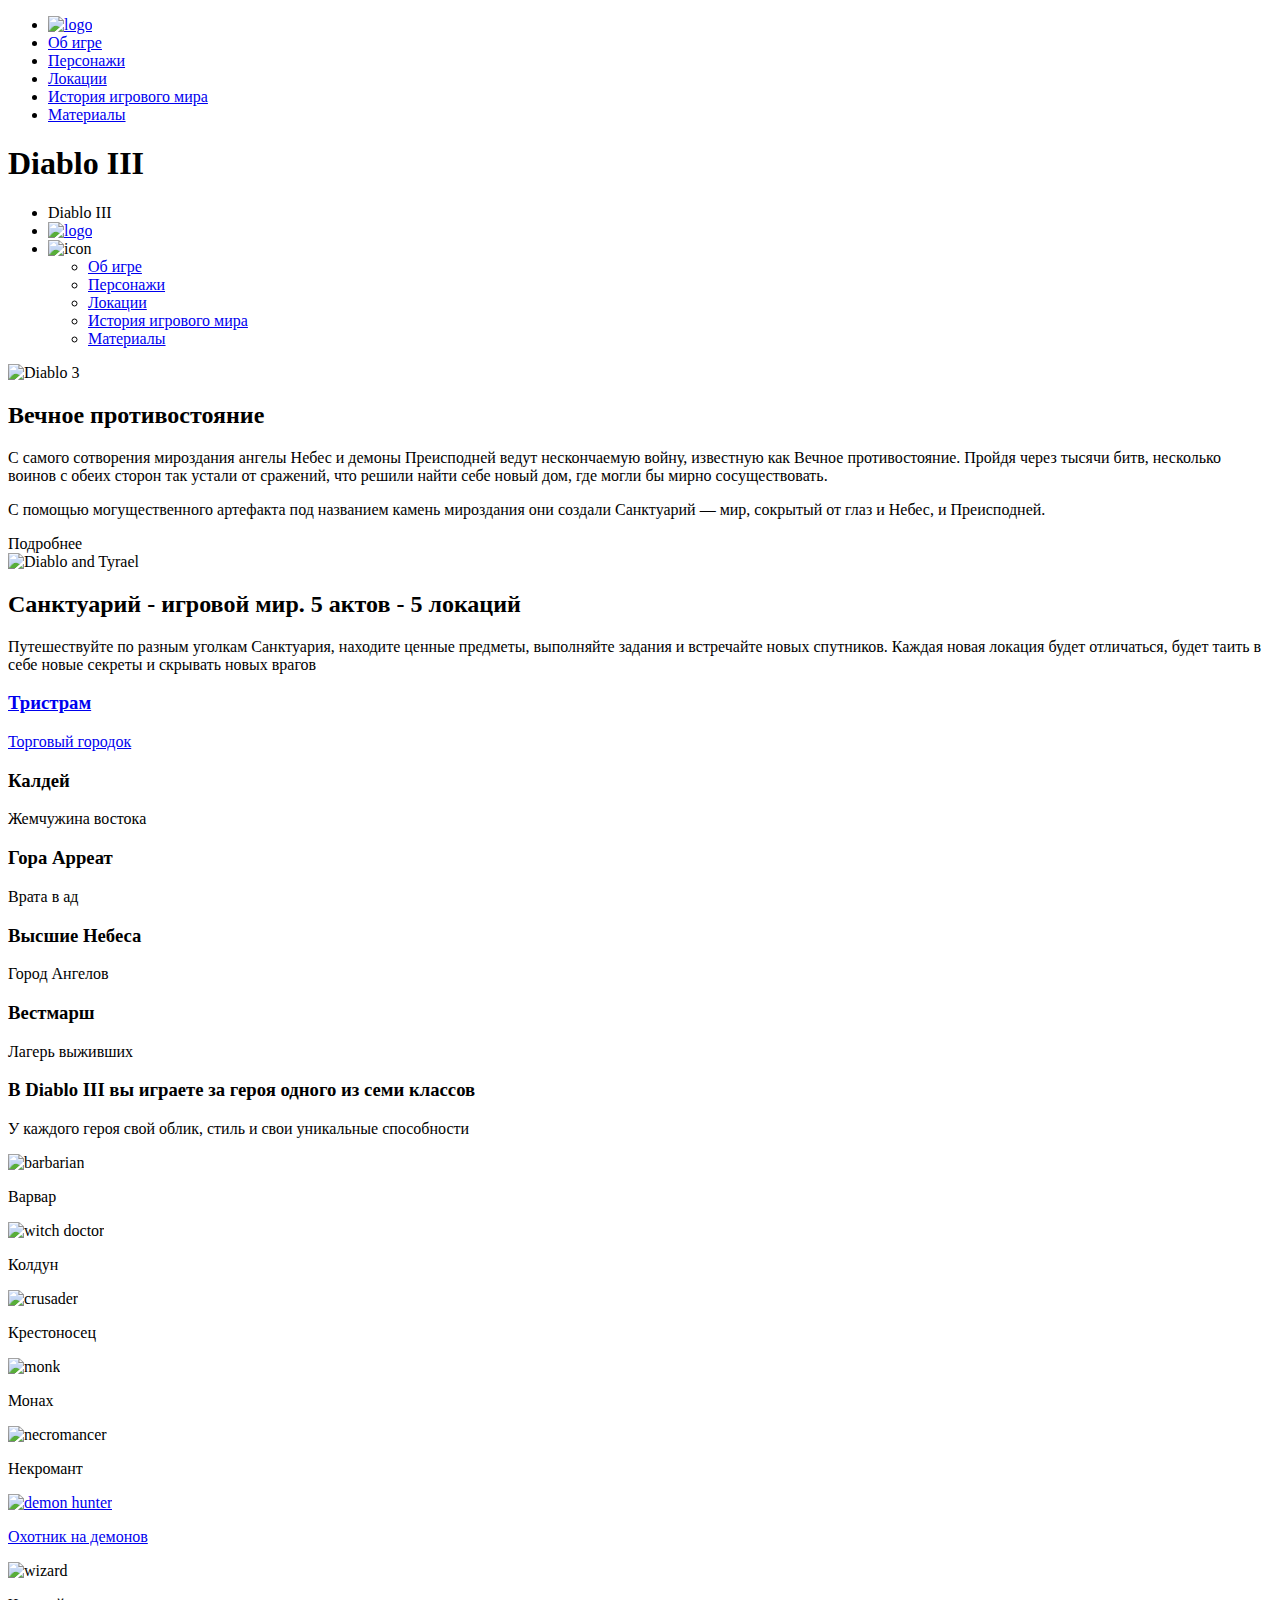
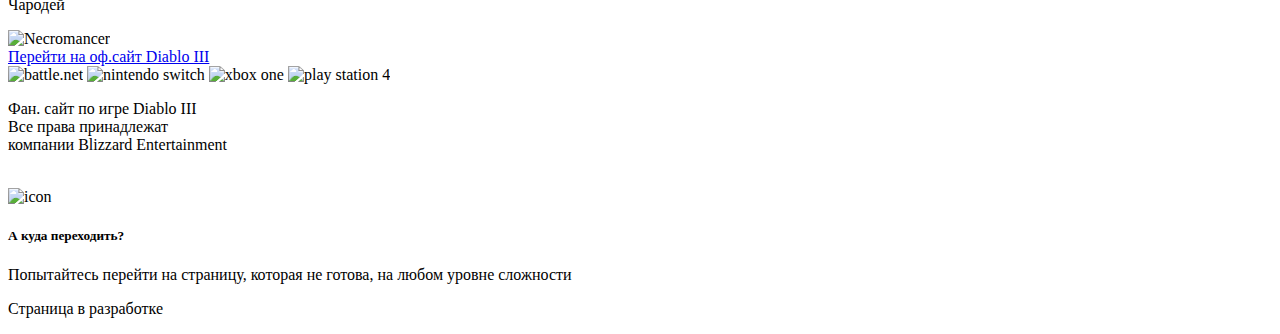
==== index.html @ d880ed11 "Add files via upload" ====
<!DOCTYPE HTML>
<html lang="ru">
	<head>
		<meta charset="utf-8">
		<meta name="viewport" content="width=device-width, initial-scale=1">
		<title>Diablo III</title>
		<link rel="stylesheet" type="text/css" href="Css/style.css">
		<link rel="stylesheet" type="text/css" href="../Coursework/Css/main.css">
		<link rel="stylesheet" type="text/css" href="Css/media-to-800.css">
		<link rel="stylesheet" type="text/css" href="Css/media-to-500.css">
		<link rel="stylesheet" type="text/css" href="Css/media-from-2000.css">
		<link rel="shortcut icon" href="img/logo.png" type="image/x-icon">
	</head>
	<body id="body">
		<header>
			<div class="menu">
				<ul class="menu__list">
					<li>
						<a href="index.html"><img class="menu__logo" src="img/logo.png" alt="logo"></a>
					</li>
					<li><a href="about-the-game.html">Об игре</a></li>
					<li><a href="error-404.html">Персонажи</a></li>
					<li><a href="error-404.html">Локации</a></li>
					<li><a href="error-404.html">История игрового мира</a></li>
					<li><a href="error-404.html">Материалы</a></li>
				</ul>
				<h1>Diablo III</h1>
			</div>
			<div class="menu-for-mobile">
				<ul class="menu-for-mobile__list">
					<li class="not-h1">
						Diablo III 
					</li>
					<li>
						<a href="index.html"><img class="menu-for-mobile__logo" src="img/logo.png" alt="logo"></a>
					</li>
					<li>
						<img onclick="myFunction()" class="dropbtn menu-for-mobile__icon-menu" src="img/menu-icon-mobile.svg" alt="icon">
						<div class="menu-dropdown-block">
							<ul id="myDropdown" class="dropdown-content">
								<li><a href="about-the-game.html">Об игре</a></li>
								<li><a href="error-404.html">Персонажи</a></li>
								<li><a href="error-404.html">Локации</a></li>
								<li><a href="error-404.html">История игрового мира</a></li>
								<li><a href="error-404.html">Материалы</a></li>
							</ul>
						</div>
					</li>
				</ul>
			</div>
			<div class="block-under-menu"></div>
			<div class="background-header">
				<div class="background-header__box-logo">
					<img src="img/main/diablo-lll-logo.png" alt="Diablo 3">
				</div>
				<div class="background-header__diablo"></div>
			</div>
		</header>
		<section class="section-story">
			<div class="section-story__info">
				<h2>Вечное противостояние</h2>
				<p>С самого сотворения мироздания ангелы Небес и демоны Преисподней ведут нескончаемую войну, известную как Вечное противостояние. Пройдя через тысячи битв, несколько воинов с обеих сторон так устали от сражений, что решили найти себе новый дом, где могли бы мирно сосуществовать.</p>
				<p>С помощью могущественного артефакта под названием камень мироздания они создали Санктуарий — мир, сокрытый от глаз и Небес, и Преисподней.</p>
				<div class="section-story__btn" onclick="NotReadyFunction()">
					<span>Подробнее</span>
				</div>
			</div>
			<img class="section-story__img" src="img/main/angel-and-demon.png" alt="Diablo and Tyrael">
		</section>
		<section class="section-location">
			<h2>Санктуарий - игровой мир. 5 актов - 5 локаций</h2>
			<p>Путешествуйте по разным уголкам Санктуария, находите ценные предметы, выполняйте задания и встречайте новых спутников. Каждая новая локация будет отличаться, будет таить в себе новые секреты и скрывать новых врагов</p>
			<div class="section-location__5-card">
				<a href="locations-act-1.html">
					<div class="section-location__card">
						<h3>Тристрам</h3>
						<p>Торговый городок</p>
					</div>
				</a>
				<div class="section-location__card section-location__card--caldeum" onclick="NotReadyFunction()">
					<h3>Калдей</h3>
					<p>Жемчужина востока</p>
				</div>
				<div class="section-location__card section-location__card--arreat" onclick="NotReadyFunction()">
					<h3>Гора Арреат</h3>
					<p>Врата в ад</p>
				</div>
				<div class="section-location__card section-location__card--heaven" onclick="NotReadyFunction()">
					<h3>Высшие Небеса</h3>
					<p>Город Ангелов</p>
				</div>
				<div class="section-location__card section-location__card--westmarch" onclick="NotReadyFunction()">
					<h3>Вестмарш</h3>
					<p>Лагерь выживших</p>
				</div>
			</div>
		</section>
		<section class="section-heroes">
			<div class="section-heroes__info">
				<h3>В Diablo III вы играете за героя одного из семи классов </h3>
				<p>У каждого героя свой облик, стиль и свои уникальные способности</p>
				<div class="section-heroes__cards">
					<div class="one-hero-card" onclick="NotReadyFunction()">
						<img src="img/main/barbarian.png" alt="barbarian">
						<p>Варвар</p>
					</div>
					<div class="one-hero-card" onclick="NotReadyFunction()">
						<img src="img/main/witch-doctor.png" alt="witch doctor">
						<p>Колдун</p>
					</div>
					<div class="one-hero-card" onclick="NotReadyFunction()">
						<img src="img/main/crusader.png" alt="crusader">
						<p>Крестоносец</p>
					</div>
					<div class="one-hero-card" onclick="NotReadyFunction()">
						<img src="img/main/monk.png" alt="monk">
						<p>Монах</p>
					</div>
					<div class="one-hero-card" onclick="NotReadyFunction()">
						<img src="img/main/necromancer.png" alt="necromancer">
						<p>Некромант</p>
					</div>
					<a href="characters-demon-hunter.html">
						<div class="one-hero-card">
							<img src="img/main/demon-hunter.png" alt="demon hunter">
							<p>Охотник на демонов</p>
						</div>
					</a>
					<div class="one-hero-card" onclick="NotReadyFunction()">
						<img src="img/main/wizard.png" alt="wizard">
						<p>Чародей</p>
					</div>
				</div>
			</div>
			<img class="section-heroes__bg-necromancer" src="img/main/background-necromancer.png" alt="Necromancer">
		</section>
		<footer class="footer">
			<div class="footer__info">
				<a class="footer__btn" href="https://eu.diablo3.blizzard.com/ru-ru/" target="_blank"><span>Перейти на оф.сайт Diablo III</span></a>
				<div class="footer__platforms">
					<img src="img/footer/battle-net.png" alt="battle.net">
					<img src="img/footer/nintendo-switch.png" alt="nintendo switch">
					<img src="img/footer/xbox-one.png" alt="xbox one">
					<img src="img/footer/play-station-4.png" alt="play station 4">
				</div>
			</div>
			<div class="footer__img">
				<p>Фан. сайт по игре Diablo III<br>Все права принадлежат<br>компании Blizzard Entertainment</p><br>
			</div>
		</footer>
		
		<div id="snackbar">
			<div class="alert-content">
				<img src="img/img-alert.png" alt="icon">
				<div class="alert-content__info">
					<h5>А куда переходить?</h5>
					<p>Попытайтесь перейти на страницу, которая не готова, на любом уровне сложности</p>
					<p>Страница в разработке</p>
				</div>
			</div>
		</div>
		
		<script src="js/main.js"></script>
	</body>
</html>

<!-- 4-5 сек -->
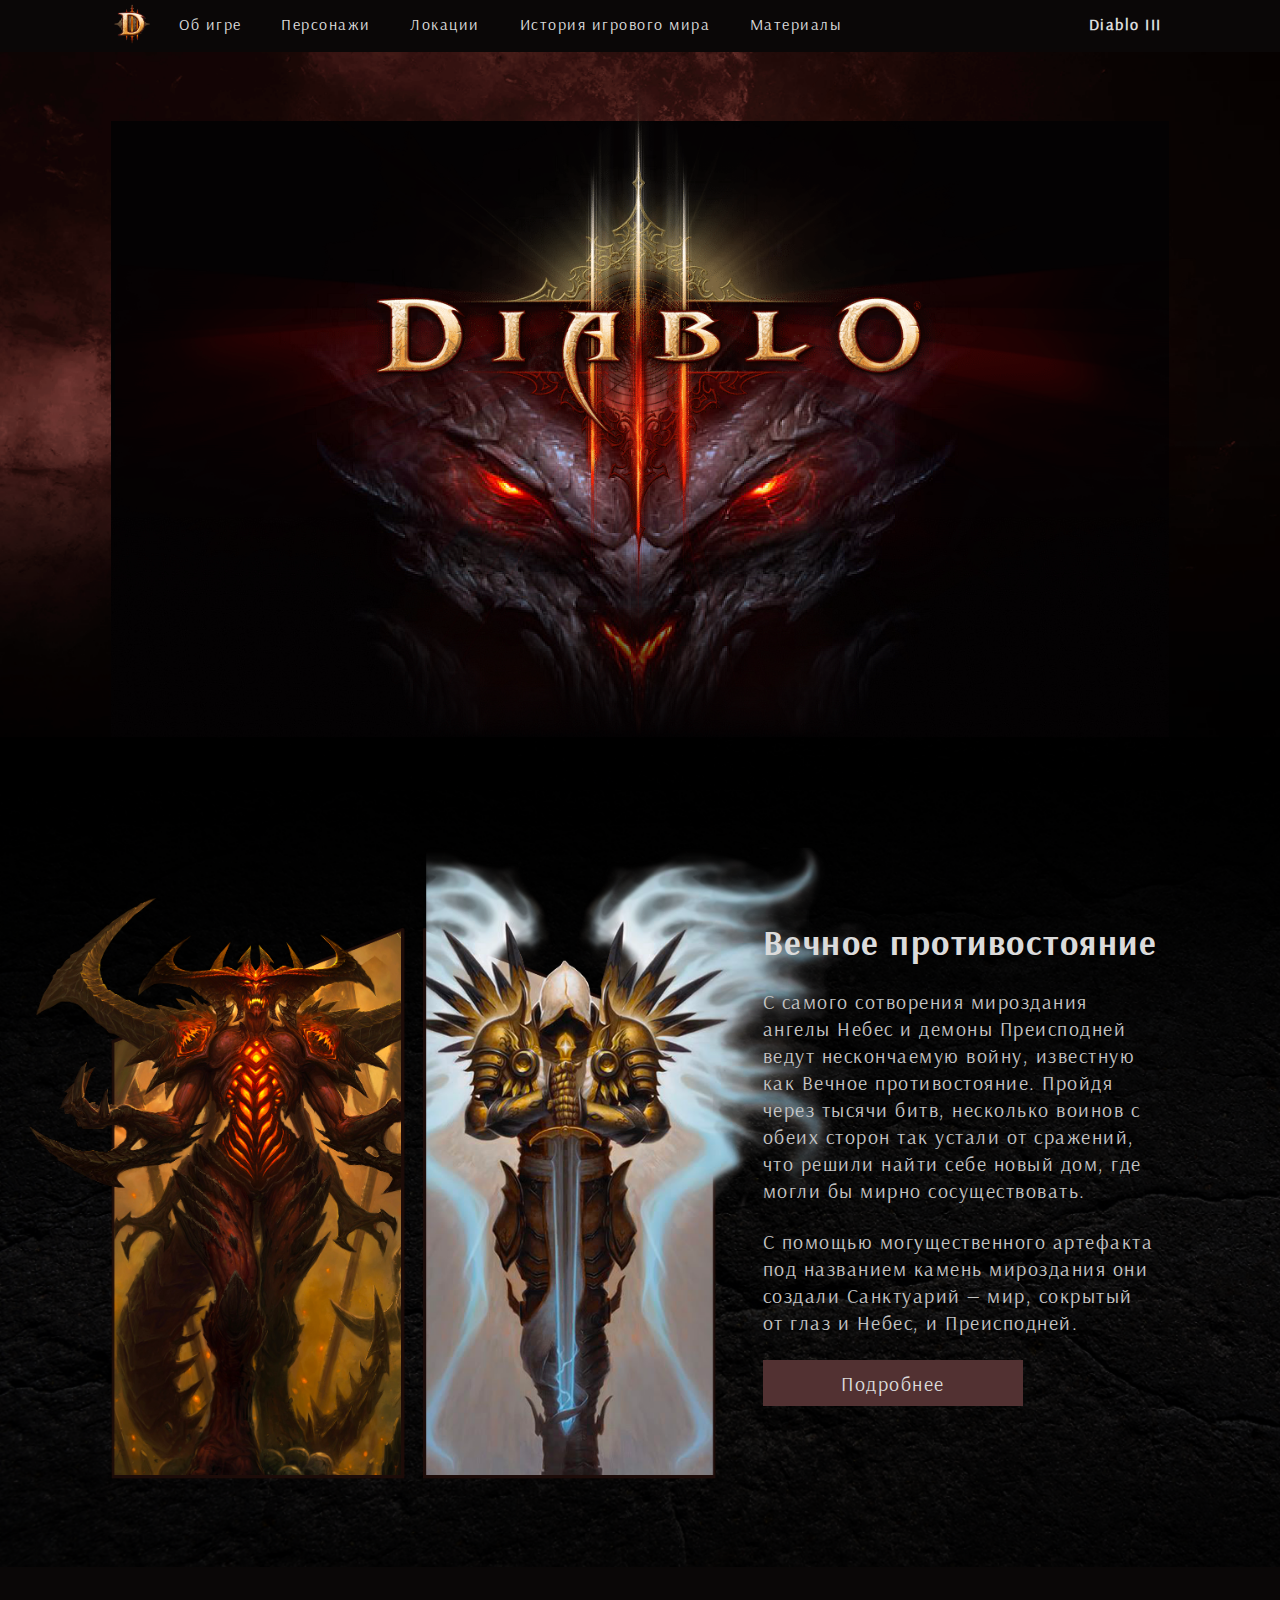
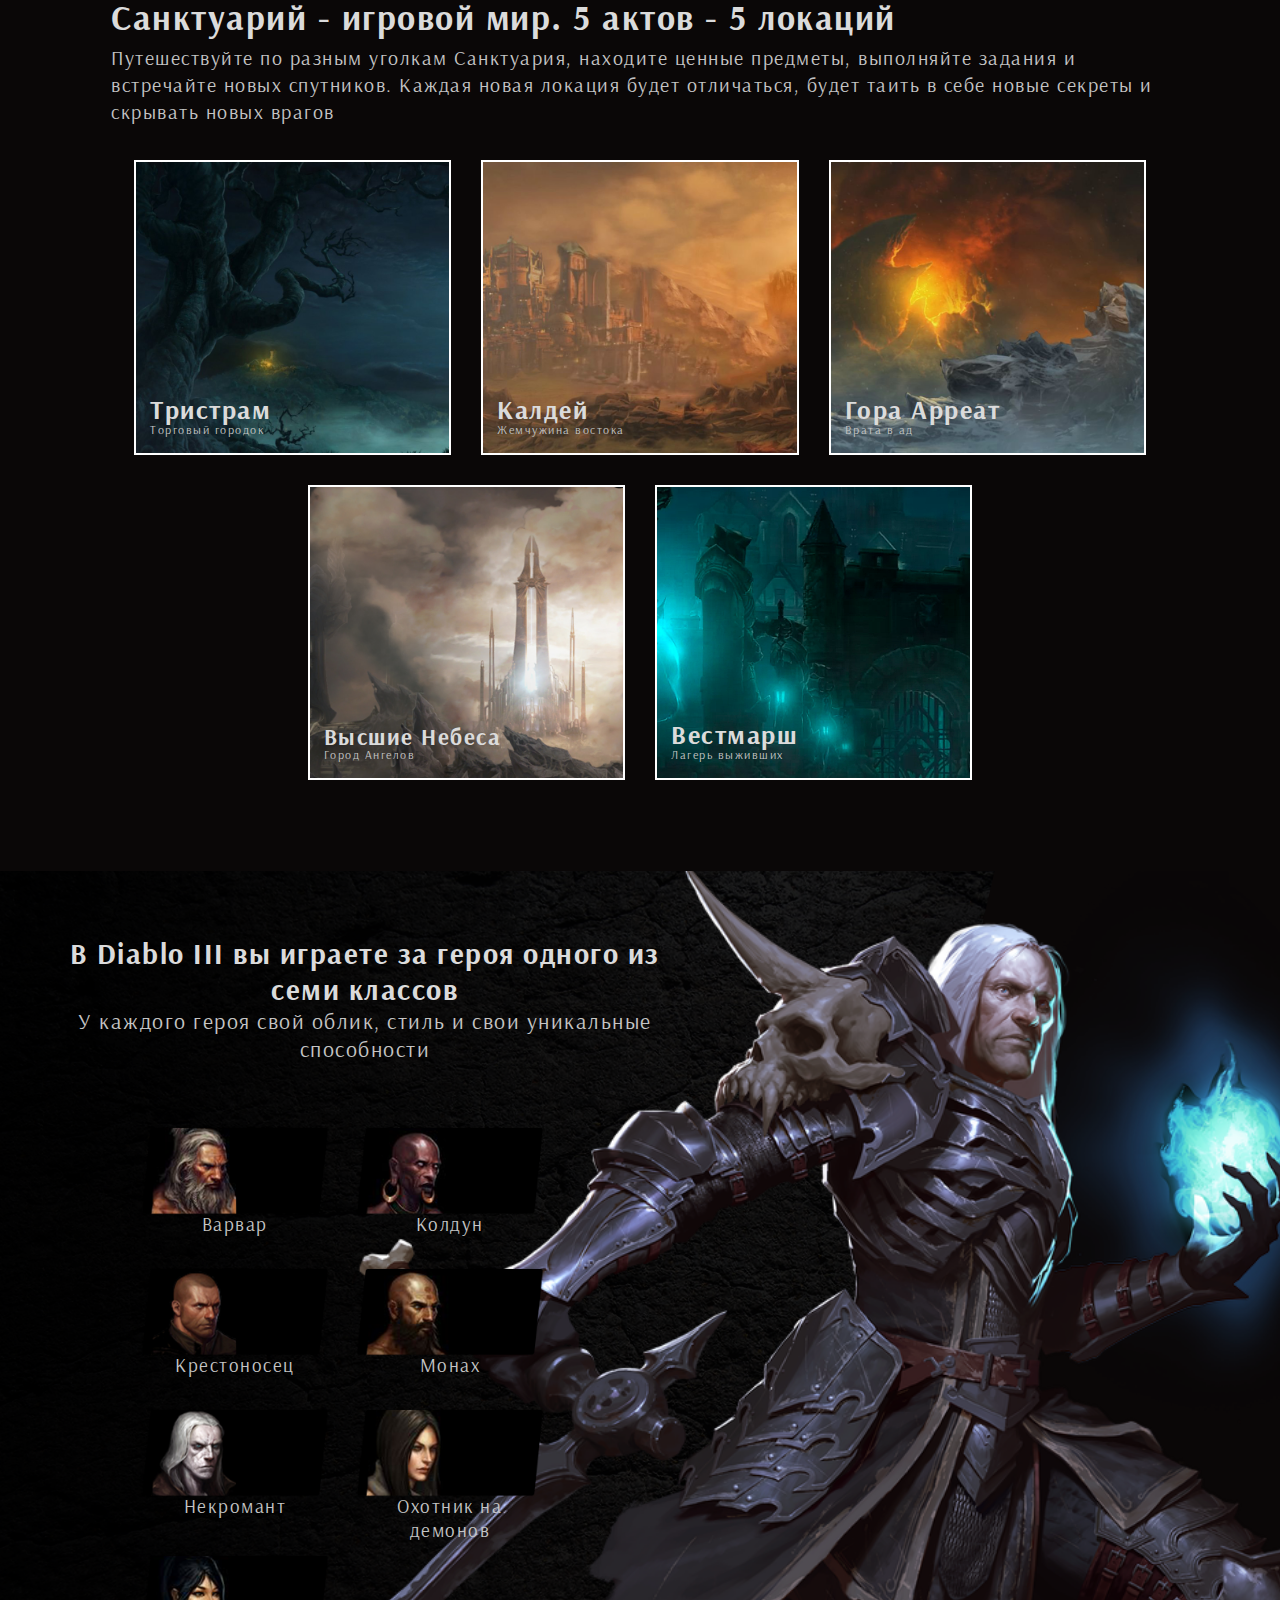
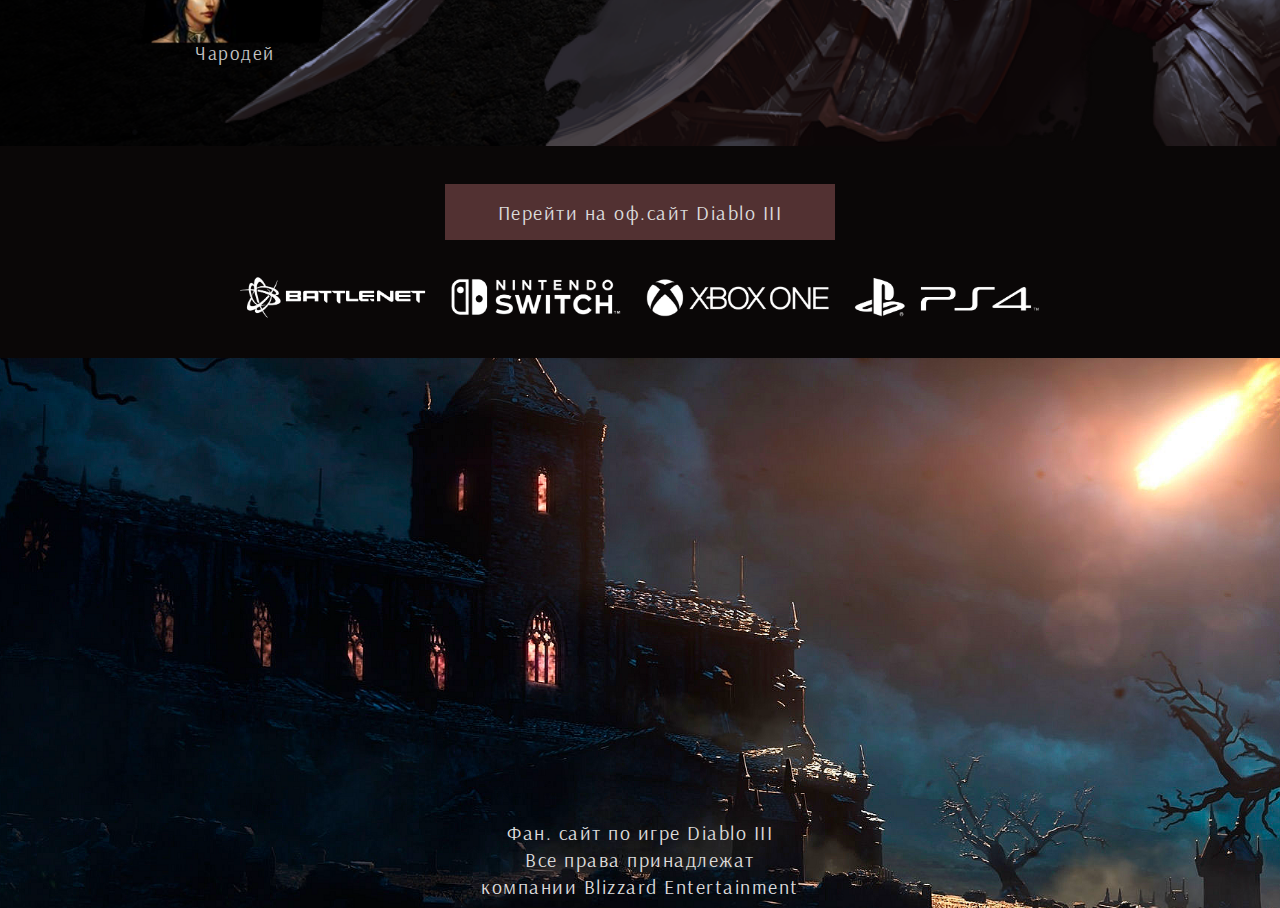
==== commit e8eb914c: "Update index.html" ====
--- a/index.html
+++ b/index.html
@@ -4,11 +4,11 @@
 		<meta charset="utf-8">
 		<meta name="viewport" content="width=device-width, initial-scale=1">
 		<title>Diablo III</title>
-		<link rel="stylesheet" type="text/css" href="Css/style.css">
-		<link rel="stylesheet" type="text/css" href="../Coursework/Css/main.css">
-		<link rel="stylesheet" type="text/css" href="Css/media-to-800.css">
-		<link rel="stylesheet" type="text/css" href="Css/media-to-500.css">
-		<link rel="stylesheet" type="text/css" href="Css/media-from-2000.css">
+		<link rel="stylesheet" type="text/css" href="css/style.css">
+		<link rel="stylesheet" type="text/css" href="css/main.css">
+		<link rel="stylesheet" type="text/css" href="css/media-to-800.css">
+		<link rel="stylesheet" type="text/css" href="css/media-to-500.css">
+		<link rel="stylesheet" type="text/css" href="css/media-from-2000.css">
 		<link rel="shortcut icon" href="img/logo.png" type="image/x-icon">
 	</head>
 	<body id="body">
@@ -164,4 +164,4 @@
 	</body>
 </html>
 
-<!-- 4-5 сек -->+<!-- 4-5 сек -->
--- a/css/style.css
+++ b/css/style.css
@@ -0,0 +1,284 @@
+@font-face {
+  font-family: "Arsenal_300";
+  src: url("fonts/Arsenal-Regular.ttf");
+}
+@font-face {
+  font-family: "Arsenal_700";
+  src: url("fonts/Arsenal-Bold.ttf");
+}
+* {
+  padding: 0;
+  margin: 0;
+  box-sizing: border-box;
+}
+body::-webkit-scrollbar {
+  width: 4px;
+}
+body::-webkit-scrollbar-track {
+  background: rgba(0, 0, 0, 0);
+}
+body::-webkit-scrollbar-thumb {
+  background-color: #aaaaaa;
+  border-radius: 20px;
+}
+body {
+  overflow-x: hidden;
+}
+.text_base {
+  color: #dbdbdb;
+  letter-spacing: 1.5px;
+  cursor: default;
+}
+h2,
+h3,
+h4,
+h5 {
+  color: #dbdbdb;
+  letter-spacing: 1.5px;
+  cursor: default;
+  font-family: Arsenal_700;
+}
+h1,
+h6,
+p,
+li,
+a,
+span {
+  color: #dbdbdb;
+  letter-spacing: 1.5px;
+  cursor: default;
+  font-family: Arsenal_300;
+}
+a {
+  cursor: pointer;
+  text-decoration: none;
+}
+body {
+  background-color: #0a0707;
+  overflow-x: hidden;
+}
+.menu {
+  width: 100%;
+  padding: 0 7.8%;
+  background-color: #0a0707;
+  display: flex;
+  align-items: center;
+  justify-content: space-around;
+  position: fixed;
+  z-index: 999;
+}
+.menu h1 {
+  font-size: 16px;
+  width: 100px;
+}
+.menu__list {
+  width: 100%;
+  display: flex;
+  align-items: center;
+  justify-content: flex-start;
+  column-gap: 4%;
+  list-style-type: none;
+}
+.menu__list li {
+  font-size: 16px;
+}
+.menu__list li a:hover {
+  color: #b5b5b5;
+}
+.menu__logo {
+  width: 40px;
+  margin: 10% 0 0 30%;
+}
+.menu__logo:hover {
+  filter: brightness(75%);
+}
+.menu-for-mobile {
+  display: none !important;
+  width: 100%;
+  padding: 0 5%;
+  background-color: #0a0707;
+  position: fixed;
+  z-index: 999;
+}
+.menu-for-mobile__list {
+  width: 100%;
+  display: flex;
+  align-items: center;
+  justify-content: space-between;
+  column-gap: 4.8%;
+  list-style-type: none;
+}
+.menu-for-mobile__list li {
+  font-size: 19px;
+}
+.menu-for-mobile__logo {
+  width: 41px;
+  margin: 15% 0 0 -30px;
+}
+.menu-for-mobile__icon-menu {
+  margin: 5px 0 0 5px;
+}
+.dropdown-content {
+  display: none !important;
+  position: absolute;
+  width: 400px;
+  padding: 0 10px;
+  overflow: auto;
+  background: #0a0707;
+  z-index: 100;
+  list-style-type: none;
+  animation: dropdown 0.5s;
+}
+.dropdown-content li {
+  width: 80%;
+  margin-left: 10%;
+  padding: 3%;
+  border-top: 0.2px solid rgba(255, 255, 255, 0.36);
+}
+.dropdown-content::-webkit-scrollbar {
+  width: 0px;
+}
+.menu-dropdown-block {
+  width: 100%;
+  overflow-x: hidden;
+  display: flex;
+  justify-content: flex-end;
+}
+@keyframes dropdown {
+  from {
+    height: 0px;
+  }
+  to {
+    height: 228px;
+  }
+}
+.show {
+  display: block !important;
+}
+.stop {
+  overflow: hidden;
+}
+.block-under-menu {
+  width: 100%;
+  background-color: #0a0707;
+  height: 52px;
+}
+.footer {
+  width: 100%;
+}
+.footer__info {
+  width: 100%;
+  padding: 3% 0;
+  display: flex;
+  flex-direction: column;
+  align-items: center;
+  background-color: #0a0707;
+}
+.footer__btn {
+  border: none;
+  width: 390px;
+  height: 56px;
+  background-color: #523132;
+  display: flex;
+  justify-content: center;
+  align-items: center;
+  text-align: center;
+  margin-bottom: 2.8%;
+  font-size: 20px;
+  padding: 0.8% 2%;
+}
+.footer__btn:hover {
+  background-color: #362021;
+  cursor: pointer;
+}
+.footer__btn:hover span {
+  cursor: pointer;
+}
+.footer__platforms {
+  width: 800px;
+  display: flex;
+  justify-content: space-between;
+  align-items: center;
+}
+.footer__platforms img {
+  height: 43px;
+}
+.footer__img {
+  padding-bottom: 8px;
+  width: 100%;
+  height: 550px;
+  background-image: url('../img/footer/background-pc.png');
+  background-size: cover;
+  background-position: center;
+  background-repeat: no-repeat;
+  font-size: 20px;
+  line-height: 27px;
+  text-align: center;
+  display: flex;
+  justify-content: center;
+  align-items: flex-end;
+}
+#snackbar {
+  width: 100%;
+  visibility: hidden;
+  position: fixed;
+  z-index: 100;
+  display: flex;
+  justify-content: center;
+  bottom: 30px;
+}
+.alert-content {
+  width: 576px;
+  display: flex;
+  justify-content: center;
+  align-items: center;
+  background-color: #000000;
+  box-shadow: 3px 3px 10px rgba(0, 0, 0, 0.803);
+}
+.alert-content img {
+  width: 80px;
+  height: 80px;
+  margin: 6px;
+}
+.alert-content__info h5 {
+  font-size: 22px;
+  border-bottom: 1px solid #dbdbdb;
+  margin: 0 10px 0;
+  padding: 5px;
+  color: #dbdbdb;
+}
+.alert-content__info p {
+  font-size: 16px;
+  color: #b69e79;
+  margin: 0 10px 0;
+  padding: 5px;
+}
+.alert-content__info p:last-of-type {
+  display: none;
+}
+#snackbar.show {
+  display: flex !important;
+  justify-content: center;
+  visibility: visible;
+  animation: fadein 0.5s, fadeout 0.5s 2.5s;
+}
+@keyframes fadein {
+  from {
+    bottom: 0;
+    opacity: 0;
+  }
+  to {
+    bottom: 30px;
+    opacity: 1;
+  }
+}
+@keyframes fadeout {
+  from {
+    bottom: 30px;
+    opacity: 1;
+  }
+  to {
+    bottom: 0;
+    opacity: 0;
+  }
+}
--- a/css/main.css
+++ b/css/main.css
@@ -0,0 +1,211 @@
+.background-header {
+  width: 100%;
+  height: 685px;
+  background-image: url('../img/main/background-header.png');
+  background-size: cover;
+  background-position: center;
+  background-repeat: no-repeat;
+  display: flex;
+  justify-content: center;
+  overflow: hidden;
+}
+.background-header__box-logo {
+  z-index: 10;
+  width: 100%;
+  height: 635px;
+  position: absolute;
+  display: flex;
+  justify-content: center;
+  align-items: center;
+  overflow: hidden;
+}
+.background-header__box-logo img {
+  margin-left: 2.5%;
+  width: 84.5%;
+}
+.background-header__diablo {
+  width: 82.6%;
+  height: 90%;
+  background-image: url('../img/main/diablo-background.png');
+  background-size: cover;
+  background-position: center;
+  align-self: flex-end;
+}
+.section-story {
+  width: 100%;
+  height: 830px;
+  background-image: url('../img/main/background-stone-1.png');
+  background-size: cover;
+  background-repeat: no-repeat;
+  display: flex;
+  align-items: center;
+}
+.section-story__info {
+  width: 31%;
+  margin: 22px 0 0 59.6%;
+  height: 800px;
+  position: absolute;
+  display: flex;
+  flex-direction: column;
+  justify-content: center;
+  row-gap: 24px;
+}
+.section-story__info h2 {
+  font-size: 35px;
+}
+.section-story__info p {
+  white-space: pre-wrap;
+  font-size: 20px;
+  line-height: 27px;
+  color: #c4c4c4;
+}
+.section-story__btn {
+  font-size: 20px;
+  width: 260px;
+  background-color: #523132;
+  text-align: center;
+  padding: 2.7% 0;
+}
+.section-story__btn:hover {
+  background-color: #362021;
+  cursor: pointer;
+}
+.section-story__btn:hover span {
+  cursor: pointer;
+}
+.section-story__img {
+  width: 68.5%;
+  margin: 0.1% 0 0 -0.1%;
+}
+.section-location {
+  padding: 2.2% 8.7% 7.1%;
+  width: 100%;
+  background-color: #0a0707;
+}
+.section-location h2 {
+  font-size: 34.6px;
+}
+.section-location p {
+  margin-top: 5px;
+  font-size: 20px;
+  line-height: 27px;
+  color: #c4c4c4;
+}
+.section-location__5-card {
+  margin-top: 3.3%;
+  display: flex;
+  justify-content: space-between;
+}
+.section-location__5-card a {
+  width: 210px;
+}
+.section-location__5-card a .section-location__card {
+  width: 100%;
+}
+.section-location__card {
+  padding: 0 0 10px 14px;
+  height: 295px;
+  width: 210px;
+  border: 2px solid white;
+  background-image: url('../img/main/tristram.png');
+  background-size: cover;
+  background-repeat: no-repeat;
+  display: flex;
+  flex-direction: column;
+  justify-content: flex-end;
+}
+.section-location__card h3 {
+  font-size: 26px;
+}
+.section-location__card p {
+  margin-top: -10px;
+  font-size: 12px;
+}
+.section-location__card--caldeum {
+  background-image: url('../img/main/caldeum.png');
+}
+.section-location__card--arreat {
+  background-image: url('../img/main/mount-arreat.png');
+}
+.section-location__card--heaven {
+  background-image: url('../img/main/higher-heaven.png');
+}
+.section-location__card--heaven h3 {
+  font-size: 23px;
+}
+.section-location__card--westmarch {
+  background-image: url('../img/main/westmarch.png');
+}
+.section-location__card:hover {
+  filter: brightness(75%) contrast(120%);
+  cursor: pointer;
+}
+.section-location__card:hover h3 {
+  cursor: pointer;
+}
+.section-location__card:hover p {
+  cursor: pointer;
+}
+.section-heroes {
+  overflow-x: hidden;
+  width: 100%;
+  height: 875px;
+  background-image: url('../img/main/background-stone-2.png');
+  background-size: cover;
+  background-repeat: no-repeat;
+  overflow: hidden;
+}
+.section-heroes__info {
+  position: absolute;
+  width: 56%;
+  text-align: center;
+  display: flex;
+  flex-direction: column;
+  align-items: center;
+  margin: 5% 0 0 3.5%;
+}
+.section-heroes__info h3 {
+  font-size: 29px;
+}
+.section-heroes__info p {
+  font-size: 22px;
+  color: #c4c4c4;
+}
+.section-heroes__cards {
+  margin-top: 10%;
+  width: 60%;
+  display: flex;
+  flex-wrap: wrap;
+  column-gap: 6%;
+}
+.section-heroes__cards .one-hero-card {
+  width: 42%;
+  display: flex;
+  flex-direction: column;
+  align-items: center;
+  margin-bottom: 7%;
+}
+.section-heroes__cards .one-hero-card img {
+  width: 100%;
+}
+.section-heroes__cards .one-hero-card p {
+  font-size: 19px;
+  margin-top: -3px;
+}
+.section-heroes__cards .one-hero-card:hover {
+  filter: brightness(150%);
+  cursor: pointer;
+}
+.section-heroes__cards .one-hero-card:hover p {
+  cursor: pointer;
+}
+.section-heroes__cards a {
+  width: 42%;
+}
+.section-heroes__cards a .one-hero-card {
+  width: 100%;
+}
+.section-heroes__bg-necromancer {
+  width: 107%;
+  margin: -2.6% 0 0 8.55%;
+}
--- a/css/media-to-800.css
+++ b/css/media-to-800.css
@@ -0,0 +1,303 @@
+@media screen and (max-width: 1300px) {
+  /* Главная */
+  .section-location__5-card {
+    flex-wrap: wrap;
+    gap: 30px;
+    justify-content: center;
+  }
+  .section-location__5-card a {
+    width: 30%;
+  }
+  .section-location__5-card a .section-location__card {
+    width: 100%;
+  }
+  .section-location__card {
+    width: 30%;
+  }
+  .section-heroes__info {
+    width: 50%;
+  }
+  .section-heroes__cards {
+    width: 70%;
+  }
+  /* Об игре */
+  .satellites__buttons a {
+    width: 200px;
+  }
+  .satellites__one-btn {
+    width: 200px;
+  }
+}
+@media screen and (max-width: 1200px) {
+  /* Главная */
+  .section-story__info {
+    width: 35%;
+  }
+}
+@media screen and (max-width: 1100px) {
+  /* Охотник на демонов */
+  .about-character {
+    height: 2000px;
+    padding: 0 5%;
+  }
+  .about-character__part-1 {
+    flex-direction: column;
+  }
+  .about-character__part-1 img {
+    order: -1;
+  }
+  .about-character__part-2 {
+    flex-direction: column;
+  }
+  .about-character__part-1-info div p {
+    width: 100%;
+  }
+}
+@media screen and (max-width: 1000px) {
+  /* Главная */
+  .menu {
+    display: none;
+  }
+  .menu-for-mobile {
+    display: block !important;
+  }
+  .background-header {
+    background-image: url('../img/main/diablo-background.png');
+    background-size: cover;
+    background-position: center;
+    height: 550px;
+  }
+  .background-header__box-logo {
+    height: 450px;
+    background-image: url('../img/main/diablo-lll-logo.png');
+    background-size: cover;
+    background-repeat: no-repeat;
+    background-position: 15px center;
+  }
+  .background-header__box-logo img {
+    display: none;
+  }
+  .background-header__diablo {
+    display: none;
+  }
+  .section-story {
+    height: 1100px;
+    overflow-y: hidden;
+    flex-direction: column;
+  }
+  .section-story__img {
+    order: -1;
+    width: 90%;
+    margin-left: 6%;
+  }
+  .section-story__info {
+    width: 80%;
+    margin: 50% 10% 0;
+  }
+  .section-story__info h2 {
+    text-align: center;
+  }
+  .section-story__btn {
+    align-self: center;
+  }
+  .section-heroes {
+    height: 1700px;
+    display: flex;
+    flex-direction: column;
+  }
+  .section-heroes__info {
+    z-index: 10;
+    position: relative;
+    width: 100%;
+    margin: 5% 0 0 0;
+  }
+  .section-heroes__info h3 {
+    font-size: 36px;
+    margin: 0 10%;
+  }
+  .section-heroes__info p {
+    font-size: 28px;
+    margin: 0 15%;
+  }
+  .section-heroes__cards .one-hero-card {
+    width: 47%;
+  }
+  .section-heroes__cards .one-hero-card p {
+    width: 100%;
+    font-size: 28px;
+  }
+  .section-heroes__cards a {
+    width: 47%;
+  }
+  .section-heroes__bg-necromancer {
+    width: 230%;
+    margin: -40% 0 0 -70%;
+  }
+  .footer__platforms {
+    width: 700px;
+  }
+  .footer__platforms img {
+    height: 40px;
+  }
+  /* Об игре */
+  .introduction {
+    height: 1604px;
+    background-image: url('../img/about-the-game/background-header-1000.png');
+  }
+  .introduction__block-1 {
+    height: 70%;
+    flex-direction: column;
+    justify-content: center;
+    align-items: center;
+  }
+  .introduction__info {
+    width: 100%;
+  }
+  .introduction__video {
+    margin-top: 10%;
+    width: 80%;
+    min-width: 380px;
+  }
+  .introduction__block-2 p {
+    width: 90%;
+  }
+  .introduction__img {
+    margin-top: 10%;
+  }
+  .equipment {
+    height: 600px;
+    background-image: url('../img/about-the-game/background-equipment-1000.png');
+    background-position: center;
+    padding: 0 8%;
+    justify-content: flex-end;
+  }
+  .equipment h3 {
+    font-size: 32px;
+    text-align: center;
+  }
+  .equipment__btn {
+    margin: 2.3% 0 3%;
+    padding: 10px 0;
+  }
+  .craft__nps {
+    width: 390px;
+  }
+  .satellites {
+    height: 800px;
+    background-color: black;
+    background-image: url('../img/about-the-game/background-companion-full.jpeg');
+    background-size: 100%;
+    background-position: center top;
+    justify-content: flex-end;
+    padding-bottom: 10%;
+  }
+  .satellites__info {
+    width: 90%;
+    background: none;
+  }
+  .satellites__buttons {
+    width: 80%;
+    flex-wrap: wrap;
+    justify-content: center;
+    gap: 25px;
+  }
+  /* Охотник на демонов */
+  .demon-hunter-story {
+    background-color: black;
+    background-size: 100%;
+    background-position: top;
+    height: 1242px;
+  }
+  .demon-hunter-story .over-img {
+    width: 100%;
+    height: 1142px;
+  }
+  .demon-hunter-story__heroes {
+    width: 60%;
+    margin: 2% 20% 0;
+    flex-wrap: wrap;
+  }
+  .demon-hunter-story__heroes img {
+    width: 20%;
+  }
+  .demon-hunter-story__info {
+    width: 100%;
+    margin: 292px 0 0;
+    padding: 0.5% 5%;
+    background: linear-gradient(0deg, #000000 70%, rgba(0, 0, 0, 0.9) 80%, rgba(0, 0, 0, 0) 100%);
+  }
+  .demon-hunter-story__info p {
+    width: 100%;
+  }
+  .demon-hunter-story__bg-img {
+    height: 80%;
+  }
+  /* Тристрам */
+  .map__info {
+    width: 100%;
+  }
+  .map hr {
+    margin-top: 75px;
+  }
+  .locations__one-card {
+    width: 32.8%;
+  }
+}
+@media screen and (max-width: 800px) {
+  /* Главная */
+  .footer__info {
+    padding: 30px;
+  }
+  .footer__platforms {
+    width: 400px;
+    flex-wrap: wrap;
+    justify-content: center;
+    gap: 20px;
+  }
+  .footer__platforms img {
+    height: 35px;
+  }
+  .section-location {
+    padding: 2.2% 10% 7.1%;
+  }
+  .section-location h2 {
+    width: 95%;
+  }
+  .section-location__5-card {
+    margin-top: 7%;
+  }
+  .section-location__5-card a {
+    width: 45%;
+  }
+  .section-location__5-card a .section-location__card {
+    width: 100%;
+  }
+  .section-location__card {
+    background-position: center;
+    width: 45%;
+  }
+  /* Об игре */
+  .craft {
+    height: 600px;
+    background-image: url('../img/about-the-game/background-craft-800.png');
+    background-size: cover;
+    background-position: center;
+    padding: 0 9% 3%;
+    justify-content: end;
+  }
+  /* Охотник на демонов */
+  .demon-hunter-story__heroes {
+    width: 70%;
+    margin: 2% 15% 0;
+  }
+  .about-character__part-1 img {
+    width: 55%;
+  }
+  /* Тристрам */
+  .map__mark p {
+    font-size: 22px;
+  }
+  .map hr {
+    margin-top: 95px;
+  }
+}
--- a/css/media-to-500.css
+++ b/css/media-to-500.css
@@ -0,0 +1,451 @@
+@media screen and (max-width: 700px) {
+  /* Главная */
+  .background-header {
+    height: 400px;
+  }
+  .background-header__box-logo {
+    align-items: flex-start;
+  }
+  .background-header__box-logo img {
+    margin: -7% -20px 0 0;
+    width: 110%;
+  }
+  .background-header__box-logo {
+    height: 300px;
+    background-position: 10px center;
+  }
+  .background-header__diablo {
+    display: none;
+  }
+  .menu-for-mobile .not-h1 {
+    display: none;
+  }
+  .menu-for-mobile__logo {
+    margin: 5px 0 0 5px;
+  }
+  .section-story {
+    height: 1050px;
+  }
+  .section-story__img {
+    width: 90%;
+    margin: 5% 0 0 4%;
+  }
+  .section-story__info {
+    width: 80%;
+    margin: 50% 30% 0 35%;
+  }
+  .section-story__info h2 {
+    margin-left: -20px;
+  }
+  .section-story__btn {
+    margin-left: -30px;
+  }
+  /* Об игре */
+  .satellites {
+    height: 800px;
+    background-image: url('../img/about-the-game/background-companion-full-700.png');
+  }
+  .satellites__info h3 {
+    font-size: 52px;
+    margin-bottom: 15px;
+  }
+  .satellites__info p {
+    margin-bottom: 20px;
+    font-size: 18px;
+    text-align: left;
+  }
+  .satellites__buttons a {
+    width: 250px;
+  }
+  .satellites__one-btn {
+    width: 250px;
+  }
+  /* Тристрам */
+  .locations__one-card {
+    width: 49.5%;
+  }
+  .locations__one-card p {
+    font-size: 18px;
+  }
+  .locations__buttons {
+    flex-wrap: wrap;
+  }
+  .locations__btn {
+    font-size: 32px;
+    padding: 1% 0;
+  }
+  .modal-content {
+    background-size: 120%;
+    background-repeat: no-repeat;
+    background-position: center top;
+    background-color: #000000;
+    padding-top: 55%;
+    align-items: flex-start;
+  }
+  .modal-content__info {
+    background-color: transparent;
+  }
+  /* */
+  .alert-content {
+    width: 370px;
+  }
+  .alert-content img {
+    width: 100px;
+    height: 100px;
+  }
+  .alert-content__info p {
+    font-size: 16px;
+  }
+}
+@media screen and (max-width: 600px) {
+  /* Охотник на демонов */
+  .demon-hunter-story {
+    background-image: url('../img/characters-demon-hunter/demon-hunter-background-whole.png');
+    background-size: 100%;
+    background-position: center top;
+    height: 1500px;
+  }
+  .demon-hunter-story .over-img {
+    width: 100%;
+    height: 1142px;
+  }
+  .demon-hunter-story__heroes {
+    width: 100%;
+    margin: 2% 0 0;
+    flex-wrap: wrap;
+  }
+  .demon-hunter-story__heroes img {
+    width: 22%;
+  }
+  .demon-hunter-story__info {
+    width: 100%;
+    margin: 90% 0 0;
+    padding: 0.5% 5%;
+  }
+  .demon-hunter-story__info p {
+    width: 100%;
+  }
+  .demon-hunter-story__info h2 {
+    text-align: center;
+    font-size: 30px;
+  }
+  .demon-hunter-story__info h3 {
+    text-align: center;
+    font-size: 22px;
+  }
+  .demon-hunter-story__bg-img {
+    display: none;
+  }
+  .about-character {
+    height: 2500px;
+  }
+  .about-character__part-2 img {
+    width: 95%;
+    margin-left: 0px;
+  }
+  /* Тристрам */
+  .map__info p {
+    font-size: 22px;
+  }
+  .map hr {
+    margin-top: 70px;
+  }
+  .locations__one-card {
+    width: 100%;
+  }
+  .locations__one-card p {
+    font-size: 24px;
+  }
+}
+@media screen and (max-width: 500px) {
+  /* Главная */
+  .dropdown-content {
+    width: 260px;
+    padding-bottom: 2%;
+  }
+  .dropdown-content li {
+    width: 80%;
+    margin-left: 10%;
+    padding: 3%;
+  }
+  .background-header {
+    height: 300px;
+    background-position: center;
+  }
+  .background-header__box-logo {
+    background-size: cover;
+    height: 300px;
+    background-position: center -50px;
+  }
+  .background-header__diablo {
+    display: none;
+  }
+  .menu-for-mobile__list li {
+    font-size: 18px;
+  }
+  .section-story {
+    max-width: 500px;
+    overflow: hidden;
+    height: 1200px;
+  }
+  .section-story__img {
+    width: 130%;
+    margin-left: 6%;
+  }
+  .section-story__info {
+    margin: 90% 25% 0;
+    font-size: 18px;
+  }
+  .section-story__info h2 {
+    margin-left: 0;
+    font-size: 28px;
+  }
+  .section-story__btn {
+    margin-left: 0;
+  }
+  .section-location {
+    padding: 10% 10% 12%;
+  }
+  .section-location h2 {
+    font-size: 25px;
+  }
+  .section-location__5-card {
+    margin-top: 15%;
+  }
+  .section-location__5-card a {
+    width: 85%;
+  }
+  .section-location__5-card a .section-location__card {
+    width: 100%;
+  }
+  .section-location__card {
+    background-position: center;
+    width: 85%;
+  }
+  .section-heroes {
+    height: 1850px;
+  }
+  .section-heroes__cards {
+    justify-content: center;
+    row-gap: 40px;
+    background: linear-gradient(90deg, rgba(0, 0, 0, 0), rgba(255, 255, 255, 0.03), rgba(0, 0, 0, 0));
+  }
+  .section-heroes__cards .one-hero-card {
+    width: 80%;
+  }
+  .section-heroes__cards .one-hero-card p {
+    width: 100%;
+    font-size: 28px;
+  }
+  .section-heroes__cards a {
+    width: 80%;
+  }
+  .section-heroes__bg-necromancer {
+    display: none;
+  }
+  .footer__info {
+    row-gap: 25px;
+  }
+  .footer__platforms {
+    width: 250px;
+  }
+  .footer__platforms img {
+    height: 50px;
+  }
+  .footer__btn {
+    width: 250px;
+    height: 56px;
+    display: flex;
+    justify-content: center;
+    align-items: center;
+    padding: 0.8% 2%;
+    margin-bottom: 2.8%;
+  }
+  /* Об игре */
+  .introduction__video {
+    width: 100%;
+    min-width: 280px;
+  }
+  .introduction__block-1 {
+    height: 60%;
+  }
+  .introduction__block-2 {
+    margin-top: 5%;
+  }
+  .introduction__block-2 h3 {
+    text-align: center;
+  }
+  .introduction__block-2 p {
+    width: 95%;
+    text-align: left;
+  }
+  .introduction__img {
+    margin-top: 1%;
+    margin-top: 10%;
+    column-gap: 1%;
+  }
+  .equipment {
+    height: 800px;
+    background-image: url('../img/about-the-game/background-equipment-500.png');
+    background-position: center 0%;
+    padding: 0 8%;
+    justify-content: flex-end;
+  }
+  .equipment h3 {
+    font-size: 28px;
+    margin-bottom: 10px;
+  }
+  .equipment p {
+    font-size: 20px;
+    margin-bottom: 10px;
+  }
+  .craft h3 {
+    font-size: 40px;
+  }
+  .craft p {
+    font-size: 16px;
+    text-align: left;
+  }
+  .craft__nps {
+    margin-top: 3.5%;
+    width: 95%;
+    display: flex;
+    justify-content: space-between;
+  }
+  .craft__nps a {
+    width: 100px;
+  }
+  .craft__nps a .craft__one-nps {
+    width: 100%;
+  }
+  .craft__one-nps p {
+    text-align: center;
+  }
+  /* Тристрам */
+  .map__info h2 {
+    font-size: 60px;
+  }
+  .map__info h3 {
+    font-size: 26px;
+  }
+  .map__info p {
+    font-size: 22px;
+    white-space: pre-wrap;
+    text-align: start;
+  }
+  .map__info p br {
+    display: none;
+  }
+}
+@media screen and (max-width: 400px) {
+  /* Главная */
+  .section-heroes {
+    height: 1730px;
+  }
+  /* Об игре */
+  .introduction {
+    height: 1404px;
+  }
+  .introduction__video video {
+    display: none;
+  }
+  .introduction__btn {
+    margin-top: 0%;
+  }
+  .satellites__info {
+    width: 80%;
+  }
+  .satellites__info h3 {
+    font-size: 46px;
+  }
+  /* Охотник на демонов */
+  .demon-hunter-story {
+    background-position: center top;
+    height: 1700px;
+  }
+  .demon-hunter-story__heroes img {
+    width: 25%;
+  }
+  .demon-hunter-story__info {
+    margin: 70% 0 0;
+    padding-bottom: 5%;
+  }
+  .about-character__part-1-info h4 {
+    font-size: 35px;
+  }
+  .about-character__part-2-info h4 {
+    font-size: 35px;
+  }
+  /* Тристрам */
+  .map__info h3 {
+    font-size: 22px;
+  }
+  .map__tristram-map {
+    margin-top: 120px;
+  }
+  .map hr {
+    display: none;
+  }
+  .modal-content {
+    height: 700px;
+  }
+  .modal-content__info h5 {
+    font-size: 22px;
+  }
+  /* */
+  .alert-content {
+    width: 260px;
+  }
+  .alert-content img {
+    width: 50px;
+    height: 50px;
+  }
+  .alert-content__info h5 {
+    font-size: 16px;
+  }
+  .alert-content__info p:first-of-type {
+    display: none;
+  }
+  .alert-content__info p:last-of-type {
+    display: block;
+    font-size: 13px;
+  }
+}
+@media screen and (max-width: 300px) {
+  /* Главная */
+  .section-story__info {
+    margin: 110% 25% 0;
+  }
+  .section-story__info h2 {
+    font-size: 28px;
+  }
+  .section-story__info p {
+    font-size: 16px;
+  }
+  .section-story__btn {
+    width: 230px;
+  }
+  .section-heroes {
+    height: 1650px;
+  }
+  .footer__img {
+    font-size: 16px;
+  }
+  /* Об игре */
+  .introduction {
+    height: 1704px;
+  }
+  .introduction__block-1 {
+    height: 70%;
+  }
+  .equipment {
+    height: 900px;
+  }
+  .satellites__info h3 {
+    font-size: 40px;
+  }
+  /* Охотник на демонов */
+  .about-character {
+    height: 2800px;
+  }
+}
--- a/css/media-from-2000.css
+++ b/css/media-from-2000.css
@@ -0,0 +1,295 @@
+@media screen and (min-width: 1500px) {
+  .menu h1 {
+    font-size: 20px;
+    width: 120px;
+  }
+  .menu__list {
+    column-gap: 4%;
+  }
+  .menu__list li {
+    font-size: 20px;
+  }
+  .footer__btn {
+    width: 460px;
+    height: 60px;
+    font-size: 26px;
+  }
+  .footer__img {
+    font-size: 28px;
+    line-height: 34px;
+  }
+  /* Главная */
+  .background-header {
+    height: 900px;
+  }
+  .background-header__box-logo {
+    height: 750px;
+  }
+  .section-story {
+    height: 1200px;
+  }
+  .section-heroes {
+    height: 1100px;
+  }
+  /* Охотник на демонов */
+  .demon-hunter-story .over-img {
+    width: 100%;
+  }
+  .demon-hunter-story__info {
+    padding: 0.5% 0 2%;
+  }
+  .demon-hunter-story__info h2 {
+    font-size: 50px;
+  }
+  .demon-hunter-story__info h3 {
+    font-size: 30px;
+  }
+  .demon-hunter-story__info p {
+    margin: 3% 0 0 -0.5%;
+    width: 900px;
+    line-height: 32px;
+    font-size: 26px;
+  }
+  .demon-hunter-story__bg-img {
+    height: 130%;
+    margin: -48px 0 0 0px;
+    filter: grayscale(20%);
+  }
+  .characteristics {
+    padding: 70px 4% 110px 3.5%;
+  }
+  .characteristics__one {
+    width: 310px;
+  }
+  .characteristics__one img {
+    width: 120px;
+  }
+  .characteristics__one h4 {
+    font-size: 28px;
+  }
+  .characteristics__one p {
+    font-size: 19px;
+    line-height: 28px;
+  }
+  .about-character {
+    height: 2000px;
+  }
+  .about-character__part-1-info h4 {
+    margin-left: -15%;
+  }
+  .about-character__part-1-info div p {
+    font-size: 28px;
+    line-height: 36px;
+  }
+  .about-character__part-2-info div p {
+    font-size: 28px;
+    line-height: 36px;
+  }
+  /* Тристрам */
+  .map {
+    height: 1670px;
+  }
+  .map__tristram-map {
+    margin-top: 170px;
+  }
+  .map__tristram-map img {
+    width: 100%;
+  }
+  .locations__btn {
+    font-size: 32px;
+    width: 300px;
+    margin-right: 15px;
+  }
+  .locations__btn--second {
+    width: 370px;
+  }
+  .locations__one-card p {
+    font-size: 26px;
+  }
+  /* */
+  .alert-content {
+    width: 800px;
+  }
+  .alert-content img {
+    width: 130px;
+    height: 130px;
+  }
+  .alert-content__info h5 {
+    font-size: 30px;
+  }
+  .alert-content__info p {
+    font-size: 26px;
+  }
+}
+@media screen and (min-width: 1750px) {
+  /* Главная */
+  .section-story__info h2 {
+    font-size: 50px;
+  }
+  .section-story__info p {
+    font-size: 26px;
+    line-height: 34px;
+  }
+  .section-story__btn {
+    font-size: 26px;
+    width: 350px;
+  }
+  .section-location h2 {
+    font-size: 40px;
+  }
+  .section-location p {
+    font-size: 26px;
+    line-height: 34px;
+  }
+  .section-location__5-card a {
+    width: 280px;
+  }
+  .section-location__card {
+    width: 280px;
+  }
+  .section-location__card h3 {
+    font-size: 30px;
+  }
+  .section-location__card p {
+    font-size: 20px;
+  }
+  .section-heroes__info h3 {
+    font-size: 40px;
+  }
+  .section-heroes__info p {
+    font-size: 26px;
+    line-height: 34px;
+  }
+  .section-heroes__cards {
+    margin-top: 4%;
+  }
+  /* Об игре */
+  .introduction {
+    height: 1500px;
+  }
+  .introduction__info {
+    width: 50%;
+  }
+  .introduction__info h2 {
+    font-size: 50px;
+  }
+  .introduction__info p {
+    font-size: 26px;
+    line-height: 32px;
+  }
+  .introduction__video {
+    width: 500px;
+  }
+  .introduction__btn {
+    width: 300px;
+  }
+  .introduction__btn span {
+    font-size: 24px;
+  }
+  .introduction__block-2 h3 {
+    font-size: 42px;
+  }
+  .introduction__block-2 p {
+    font-size: 26px;
+    line-height: 32px;
+  }
+  .introduction__img-one {
+    width: 300px;
+    height: 500px;
+  }
+  .equipment {
+    height: 480px;
+  }
+  .equipment h3 {
+    font-size: 42px;
+  }
+  .equipment p {
+    font-size: 24px;
+    line-height: 32px;
+  }
+  .equipment__btn {
+    width: 300px;
+  }
+  .equipment__btn span {
+    font-size: 26px;
+  }
+  .craft {
+    height: 480px;
+    padding: 0 45% 0 4%;
+  }
+  .craft h3 {
+    font-size: 46px;
+  }
+  .craft p {
+    font-size: 24px;
+    line-height: 32px;
+  }
+  .craft__nps {
+    width: 550px;
+  }
+  .craft__nps a {
+    width: 140px;
+  }
+  .craft__one-nps {
+    width: 140px;
+  }
+  .craft__one-nps p {
+    font-size: 24px;
+  }
+  .satellites {
+    height: 480px;
+  }
+  .satellites__info h3 {
+    font-size: 50px;
+  }
+  .satellites__info p {
+    font-size: 26px;
+    line-height: 32px;
+  }
+  .satellites__buttons a {
+    width: 300px;
+  }
+  .satellites__one-btn {
+    width: 300px;
+  }
+  .satellites__one-btn span {
+    font-size: 26px;
+  }
+  /* Охотник на демонов */
+  .characteristics {
+    padding: 70px 4% 110px 3.5%;
+  }
+  .characteristics__one {
+    width: 360px;
+  }
+  .characteristics__one img {
+    width: 120px;
+  }
+  .characteristics__one h4 {
+    font-size: 28px;
+  }
+  .characteristics__one p {
+    font-size: 22px;
+    line-height: 28px;
+  }
+  /* Тристрам */
+  .map {
+    height: 1780px;
+  }
+  .map__info {
+    padding-top: 6%;
+  }
+  .map__info h2 {
+    font-size: 90px;
+  }
+  .map__info h3 {
+    font-size: 45px;
+  }
+  .map__info p {
+    font-size: 30px;
+    line-height: 36px;
+  }
+  .map__tristram-map {
+    margin-top: 140px;
+  }
+}
